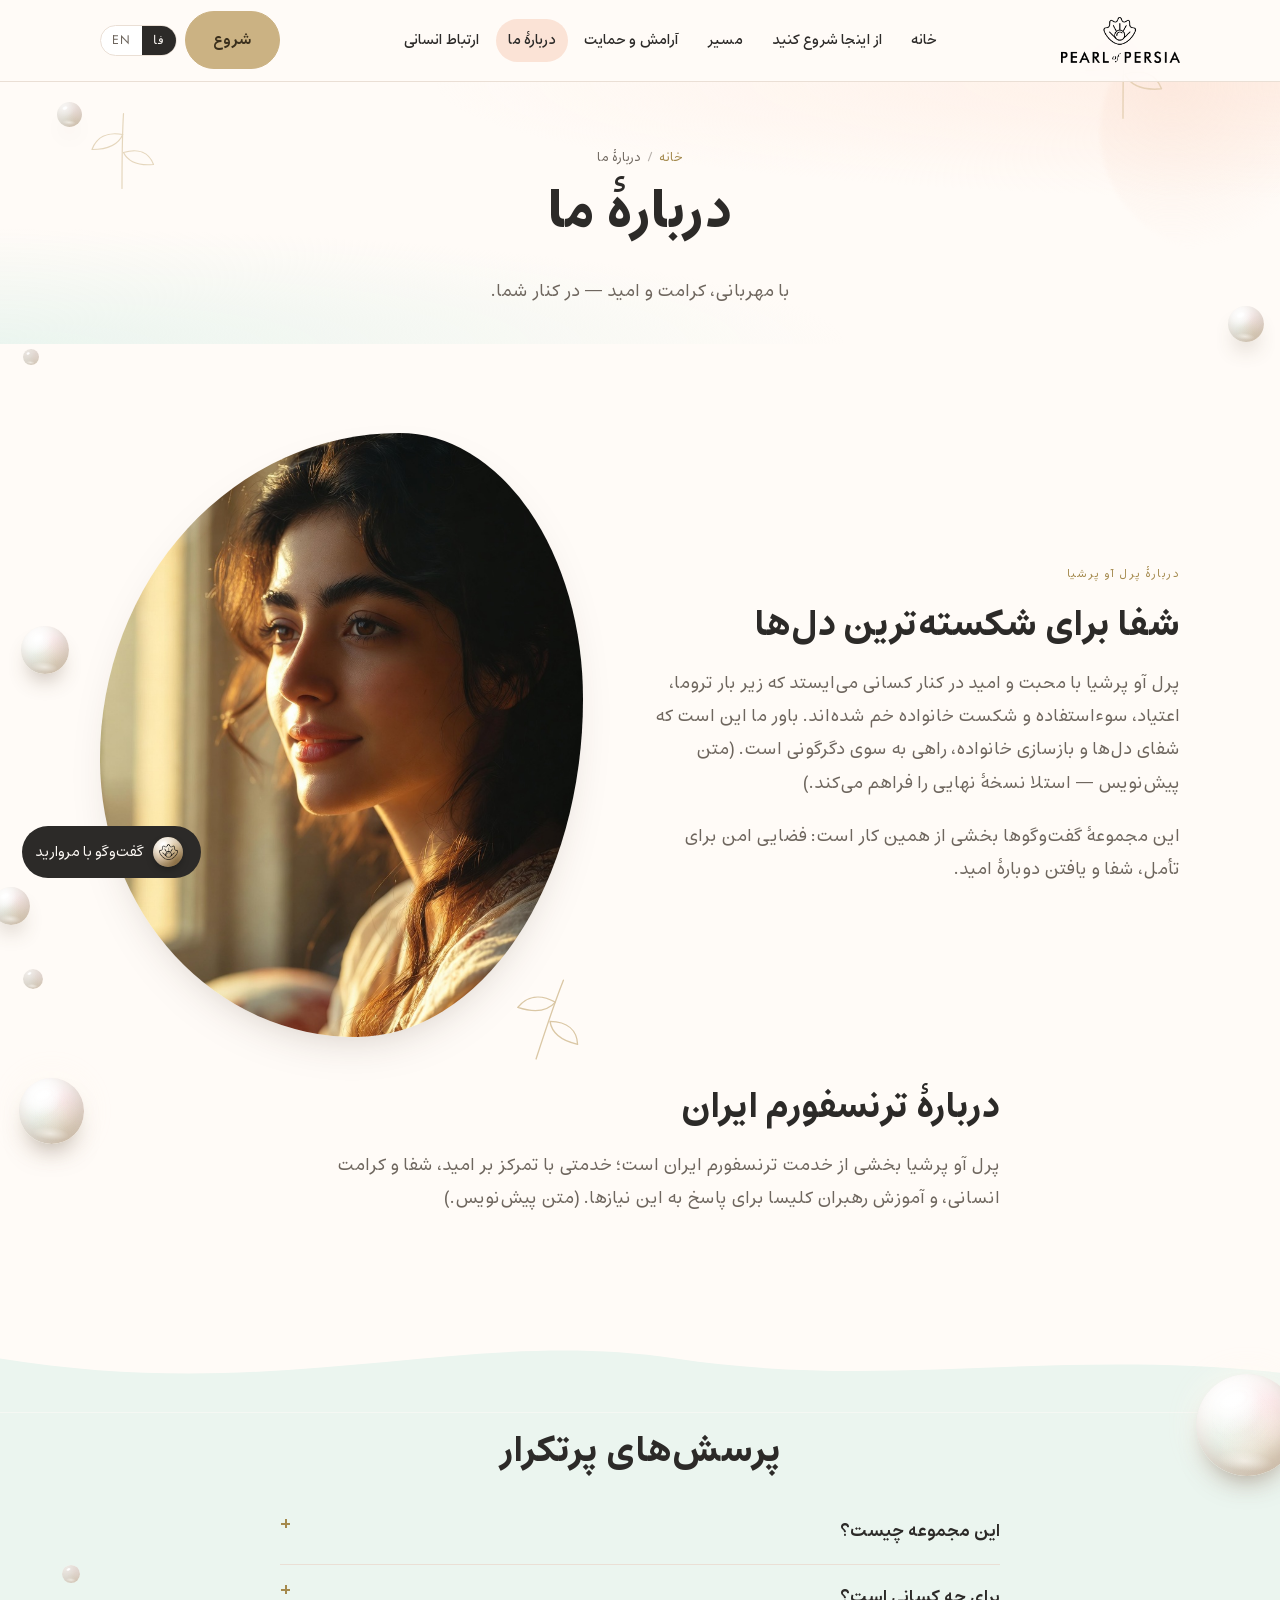
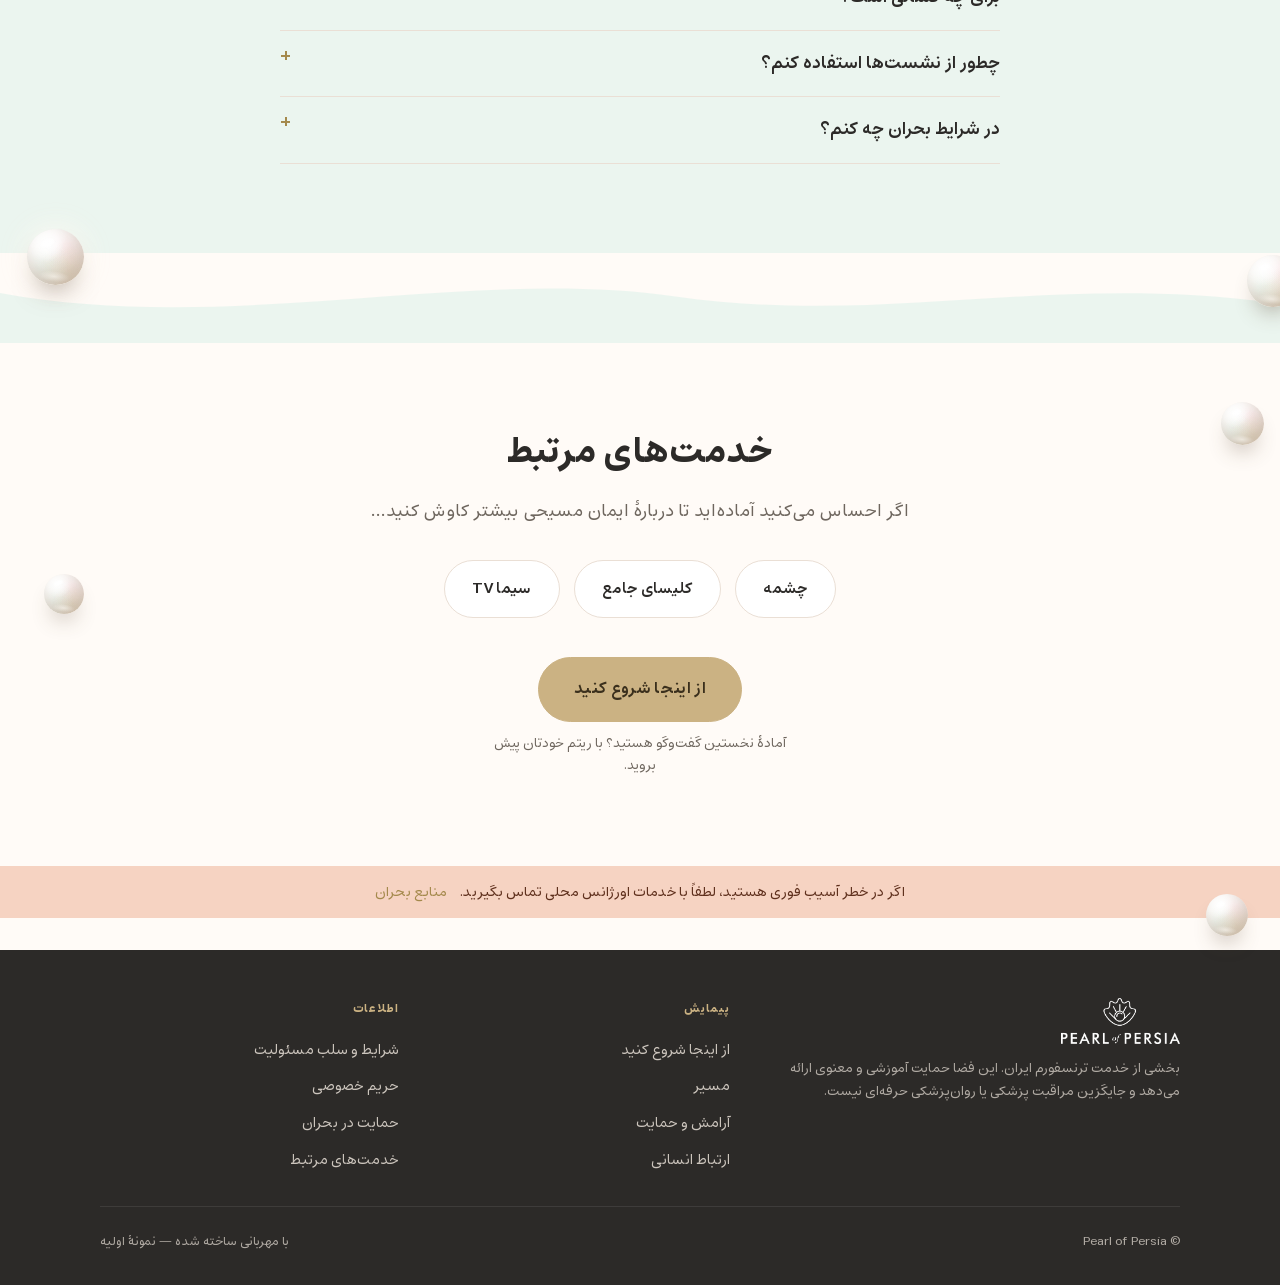
==== about.html @ 2a8ab7aa "Pearl of Persia prototype: site + admin + ticket system Co-Authored-By: Claude Opus 4.8 <noreply@ant" ====
<!DOCTYPE html>
<html lang="fa" dir="rtl">
<head>
<meta charset="utf-8">
<meta name="viewport" content="width=device-width, initial-scale=1">
<title>دربارهٔ ما — Pearl of Persia</title>
<link rel="preconnect" href="https://fonts.googleapis.com">
<link rel="preconnect" href="https://fonts.gstatic.com" crossorigin>
<link href="https://fonts.googleapis.com/css2?family=Bodoni+Moda:ital,opt,wght@0,6..96,400;0,6..96,500;1,6..96,500&family=Jost:wght@300;400;500;600&display=swap" rel="stylesheet">
<link rel="stylesheet" href="assets/css/style.css?v=36">
</head>
<body class="lang-fa" dir="rtl">
<div id="site-header"></div>

<main>
  <div class="page-head soft-bg">
    <span class="deco-blob b-blush" style="width:240px;height:240px;top:-70px;inset-inline-start:-60px"></span>
    <span class="botanical" style="width:90px;height:90px;top:18px;inset-inline-end:6%;opacity:.5"><svg viewBox="0 0 120 120"><path d="M60 118 C60 80 60 50 62 18"/><path d="M61 46 C40 42 26 50 20 66 C42 66 55 60 61 46Z"/><path d="M62 70 C82 64 96 70 102 86 C80 88 68 82 62 70Z"/></svg></span>
    <div class="container">
      <div class="breadcrumb"><a href="index.html" data-fa="خانه" data-en="Home">خانه</a><span class="sep">/</span><span data-fa="دربارهٔ ما" data-en="About Us">دربارهٔ ما</span></div>
      <h1 data-edit="about.head.title" data-fa="دربارهٔ ما" data-en="About Us">دربارهٔ ما</h1>
      <p class="muted" data-edit="about.head.sub" data-fa="با مهربانی، کرامت و امید — در کنار شما." data-en="With compassion, dignity, and hope — alongside you.">با مهربانی، کرامت و امید — در کنار شما.</p>
    </div>
  </div>

  <!-- ABOUT split -->
  <section style="overflow:hidden">
    <div class="container">
      <div class="split">
        <div class="stack fade-up">
          <p class="eyebrow" data-fa="دربارهٔ پرل آو پرشیا" data-en="About Pearl of Persia">دربارهٔ پرل آو پرشیا</p>
          <h2 data-edit="about.pop.title" data-fa="شفا برای شکسته‌ترین دل‌ها" data-en="Healing for the most broken">شفا برای شکسته‌ترین دل‌ها</h2>
          <p class="muted" data-edit="about.pop.body1" data-fa="پرل آو پرشیا با محبت و امید در کنار کسانی می‌ایستد که زیر بار تروما، اعتیاد، سوءاستفاده و شکست خانواده خم شده‌اند. باور ما این است که شفای دل‌ها و بازسازی خانواده، راهی به سوی دگرگونی است. (متن پیش‌نویس — استلا نسخهٔ نهایی را فراهم می‌کند.)"
             data-en="Pearl of Persia stands alongside those bowed down by trauma, addiction, abuse, and the breaking of families — with love and hope. We believe that the healing of hearts and the restoration of families is a path to transformation. (Draft copy — Stella will provide the final version.)">پرل آو پرشیا با محبت و امید در کنار کسانی می‌ایستد که زیر بار تروما، اعتیاد، سوءاستفاده و شکست خانواده خم شده‌اند.</p>
          <p class="muted" data-edit="about.pop.body2" data-fa="این مجموعهٔ گفت‌وگوها بخشی از همین کار است: فضایی امن برای تأمل، شفا و یافتن دوبارهٔ امید." data-en="This series of conversations is part of that work: a safe space to reflect, heal, and find hope again.">این مجموعهٔ گفت‌وگوها بخشی از همین کار است: فضایی امن برای تأمل، شفا و یافتن دوبارهٔ امید.</p>
        </div>
        <div class="split-media" style="position:relative">
          <span class="botanical" style="width:100px;height:100px;bottom:-26px;inset-inline-start:-18px;transform:rotate(18deg)"><svg viewBox="0 0 120 120"><path d="M60 118 C60 80 60 50 62 18"/><path d="M61 46 C40 42 26 50 20 66 C42 66 55 60 61 46Z"/><path d="M62 70 C82 64 96 70 102 86 C80 88 68 82 62 70Z"/></svg></span>
          <figure class="photo photo-blob photo-ring">
            <img data-edit="about.pop.photo" src="assets/img/calm-window.jpg" alt="A calm, hopeful face in soft morning light">
          </figure>
        </div>
      </div>

      <div class="narrow stack fade-up" style="margin-top:3rem">
        <h2 data-edit="about.ti.title" data-fa="دربارهٔ ترنسفورم ایران" data-en="About Transform Iran">دربارهٔ ترنسفورم ایران</h2>
        <p class="muted" data-edit="about.ti.body" data-fa="پرل آو پرشیا بخشی از خدمت ترنسفورم ایران است؛ خدمتی با تمرکز بر امید، شفا و کرامت انسانی، و آموزش رهبران کلیسا برای پاسخ به این نیازها. (متن پیش‌نویس.)"
           data-en="Pearl of Persia is part of Transform Iran, a ministry focused on hope, healing, and human dignity, equipping church leaders to respond to these needs. (Draft copy.)">پرل آو پرشیا بخشی از خدمت ترنسفورم ایران است؛ خدمتی با تمرکز بر امید، شفا و کرامت انسانی.</p>
      </div>
    </div>
  </section>

  <div class="wave-sep wave-down" style="background:transparent"><svg viewBox="0 0 1440 101" preserveAspectRatio="none"><path fill="#EBF5EF" d="M0,40 C320,92 520,4 760,40 C1000,76 1180,28 1440,56 L1440,101 L0,101 Z"/></svg></div>

  <!-- FAQ -->
  <section class="sage-bg" id="faq" style="padding-top:1rem">
    <div class="narrow fade-up">
      <h2 class="center" data-edit="about.faq.title" data-fa="پرسش‌های پرتکرار" data-en="Frequently asked questions">پرسش‌های پرتکرار</h2>
      <div class="faq" style="margin-top:1.5rem">
        <details><summary data-fa="این مجموعه چیست؟" data-en="What is this?">این مجموعه چیست؟</summary>
          <p data-fa="مجموعه‌ای از گفت‌وگوهای کوتاه ویدئویی با حمایت آموزشی و معنوی برای کسانی که با درد عاطفی و تروما روبه‌رو هستند." data-en="A series of short video conversations offering educational and spiritual support for those navigating emotional pain and trauma.">…</p></details>
        <details><summary data-fa="برای چه کسانی است؟" data-en="Who is it for?">برای چه کسانی است؟</summary>
          <p data-fa="برای هر کسی که به دنبال فضایی آرام برای تأمل و شفا است. نیازی به دانش پیشین نیست." data-en="For anyone seeking a calm space to reflect and heal. No prior knowledge is needed.">…</p></details>
        <details><summary data-fa="چطور از نشست‌ها استفاده کنم؟" data-en="How do I use the sessions?">چطور از نشست‌ها استفاده کنم؟</summary>
          <p data-fa="هر بار یک گفت‌وگو را تماشا کنید، مکث کنید، تأمل کنید و تنها وقتی آماده‌اید ادامه دهید." data-en="Watch one conversation at a time, pause, reflect, and continue only when you feel ready.">…</p></details>
        <details><summary data-fa="در شرایط بحران چه کنم؟" data-en="What should I do in a crisis?">در شرایط بحران چه کنم؟</summary>
          <p data-fa="اگر در خطر فوری هستید، با خدمات اورژانس محلی تماس بگیرید. این فضا جایگزین مراقبت پزشکی نیست." data-en="If you are in immediate danger, contact local emergency services. This space is not a substitute for medical care.">…</p></details>
      </div>
    </div>
  </section>

  <div class="wave-sep flip wave-up" style="background:#EBF5EF"><svg viewBox="0 0 1440 101" preserveAspectRatio="none"><path fill="#FFFBF7" d="M0,56 C260,8 520,86 760,52 C1000,18 1180,80 1440,44 L1440,101 L0,101 Z"/></svg></div>

  <!-- MINISTRIES -->
  <section id="ministries" style="overflow:hidden">
    <span class="botanical" style="width:110px;height:110px;top:10px;inset-inline-start:8%;opacity:.45"><svg viewBox="0 0 120 120"><path d="M60 118 C60 80 60 50 62 18"/><path d="M61 46 C40 42 26 50 20 66 C42 66 55 60 61 46Z"/><path d="M62 70 C82 64 96 70 102 86 C80 88 68 82 62 70Z"/></svg></span>
    <div class="narrow center fade-up">
      <h2 data-edit="about.min.title" data-fa="خدمت‌های مرتبط" data-en="Related Ministries">خدمت‌های مرتبط</h2>
      <p class="muted" data-edit="about.min.body" data-fa="اگر احساس می‌کنید آماده‌اید تا دربارهٔ ایمان مسیحی بیشتر کاوش کنید…" data-en="If you think you are ready to explore more about the Christian faith…">اگر احساس می‌کنید آماده‌اید تا دربارهٔ ایمان مسیحی بیشتر کاوش کنید…</p>
      <div class="hero-actions">
        <a class="btn btn-soft" href="#" data-fa="چشمه" data-en="Cheshme">چشمه</a>
        <a class="btn btn-soft" href="#" data-fa="کلیسای جامع" data-en="Kelisaye Jame">کلیسای جامع</a>
        <a class="btn btn-soft" href="#" data-fa="سیما TV" data-en="Sama TV">سیما TV</a>
      </div>
      <div style="margin-top:2.4rem">
        <a class="btn btn-gold btn-lg" href="start-here.html" data-edit="about.btnStart" data-fa="از اینجا شروع کنید" data-en="Start Here">از اینجا شروع کنید</a>
        <p class="btn-note" data-fa="آمادهٔ نخستین گفت‌وگو هستید؟ با ریتم خودتان پیش بروید." data-en="Ready for the first conversation? Move at your own pace.">آمادهٔ نخستین گفت‌وگو هستید؟ با ریتم خودتان پیش بروید.</p>
      </div>
    </div>
  </section>
</main>

<div id="site-footer"></div>
<div id="site-kairos"></div>
<script src="assets/js/content.js?v=36"></script>
<script src="assets/js/app.js?v=36"></script>
</body>
</html>
---- assets/css/style.css ----
/* =========================================================
   Pearl of Persia — Trauma-informed counseling center
   Design system / shared styles  (prototype)
   Brand: blush + gold + sage, elegant + calm, RTL-first
   ========================================================= */

/* Estedad — primary Farsi typeface (bundled) */
@font-face{ font-family:'Estedad'; src:url('../fonts/Estedad-Thin.ttf') format('truetype');       font-weight:100; font-style:normal; font-display:swap; }
@font-face{ font-family:'Estedad'; src:url('../fonts/Estedad-ExtraLight.ttf') format('truetype'); font-weight:200; font-style:normal; font-display:swap; }
@font-face{ font-family:'Estedad'; src:url('../fonts/Estedad-Light.ttf') format('truetype');      font-weight:300; font-style:normal; font-display:swap; }
@font-face{ font-family:'Estedad'; src:url('../fonts/Estedad-Regular.ttf') format('truetype');    font-weight:400; font-style:normal; font-display:swap; }
@font-face{ font-family:'Estedad'; src:url('../fonts/Estedad-Medium.ttf') format('truetype');     font-weight:500; font-style:normal; font-display:swap; }
@font-face{ font-family:'Estedad'; src:url('../fonts/Estedad-SemiBold.ttf') format('truetype');   font-weight:600; font-style:normal; font-display:swap; }
@font-face{ font-family:'Estedad'; src:url('../fonts/Estedad-Bold.ttf') format('truetype');       font-weight:700; font-style:normal; font-display:swap; }
@font-face{ font-family:'Estedad'; src:url('../fonts/Estedad-ExtraBold.ttf') format('truetype');  font-weight:800; font-style:normal; font-display:swap; }
@font-face{ font-family:'Estedad'; src:url('../fonts/Estedad-Black.ttf') format('truetype');      font-weight:900; font-style:normal; font-display:swap; }

:root{
  /* Brand palette (from style guide) */
  --blush:        #FFEFE6;
  --blush-2:      #FBE3D6;
  --blush-3:      #F6D3C2;
  --sage:         #DFEFE5;
  --sage-2:       #EBF5EF;
  --gold:         #CBB283;
  --gold-deep:    #A4894C;   /* accessible gold for text/links */
  --ink:          #2C2A28;   /* warm charcoal instead of pure black */
  --ink-soft:     #6E665E;
  --line:         #EADFD5;
  --cream:        #FFFBF7;
  --white:        #ffffff;

  /* Fonts */
  --serif-en: 'Bodoni Moda', Georgia, serif;
  --sans-en:  'Jost', 'Helvetica Neue', Arial, sans-serif;
  --fa:       'Estedad', 'Jost', sans-serif;

  /* Rhythm */
  --maxw: 1080px;
  --maxw-narrow: 720px;
  --radius: 18px;
  --radius-lg: 28px;
  --shadow-soft: 0 18px 50px -28px rgba(60,40,30,.35);
  --shadow-card: 0 10px 34px -20px rgba(60,40,30,.30);
  --gap: clamp(1rem, 3vw, 2rem);
}

*{ box-sizing:border-box; }
[hidden]{ display:none !important; } /* ensure the hidden attribute always wins over display utilities */
html{ scroll-behavior:smooth; overflow-x:hidden; }
body{
  margin:0;
  background:var(--cream);
  color:var(--ink);
  font-size:clamp(16px, 1.05vw + 13px, 18px);
  line-height:1.85;
  -webkit-font-smoothing:antialiased;
  text-rendering:optimizeLegibility;
  overflow-x:clip;
}

/* Language-driven typography ------------------------------ */
body.lang-fa{ font-family:var(--fa); }
/* Style guide hierarchy: Bauer Bodoni is the BASE face, Futura is for headings.
   Web substitutes: Bodoni Moda (base) + Jost (headings). Farsi uses Estedad throughout. */
body.lang-en{ font-family:var(--serif-en); }
body.lang-fa h1, body.lang-fa h2, body.lang-fa h3,
body.lang-fa .display{ font-family:var(--fa); font-weight:700; }
body.lang-en h1, body.lang-en h2, body.lang-en h3,
body.lang-en .display{ font-family:var(--sans-en); font-weight:500; letter-spacing:.05em; }
/* Functional UI stays in the sans for screen legibility */
body.lang-en .btn, body.lang-en .nav a, body.lang-en .field input, body.lang-en .field textarea,
body.lang-en .field label, body.lang-en .pill, body.lang-en .sess-chip, body.lang-en .lang-toggle button,
body.lang-en .kairos-panel, body.lang-en .kairos-fab, body.lang-en .ph-slot-label, body.lang-en .breadcrumb,
body.lang-en .tiny, body.lang-en .ph-cap, body.lang-en .session-meta{ font-family:var(--sans-en); }

h1,h2,h3{ line-height:1.25; margin:0 0 .5em; color:var(--ink); letter-spacing:.01em; }
h1,.display{ font-size:clamp(2rem, 4.5vw, 3.4rem); font-weight:500; }
h2{ font-size:clamp(1.5rem, 3vw, 2.3rem); }
h3{ font-size:clamp(1.15rem, 2vw, 1.4rem); }
p{ margin:0 0 1.1em; }
a{ color:var(--gold-deep); text-decoration:none; }
a:hover{ text-decoration:underline; }
.muted{ color:var(--ink-soft); }
.tiny{ font-size:.82rem; letter-spacing:.04em; }
img{ max-width:100%; display:block; }

.eyebrow{
  font-family:var(--sans-en);
  text-transform:uppercase;
  letter-spacing:.32em;
  font-size:.72rem;
  color:var(--gold-deep);
  margin:0 0 1rem;
}
body.lang-fa .eyebrow{ font-family:var(--fa); letter-spacing:.12em; }

/* Layout helpers ------------------------------------------ */
.container{ width:min(var(--maxw), 92%); margin-inline:auto; }
.narrow{ width:min(var(--maxw-narrow), 92%); margin-inline:auto; }
section{ padding:clamp(3rem, 7vw, 6rem) 0; }
.center{ text-align:center; }
.stack > * + *{ margin-top:1.1rem; }

/* Buttons ------------------------------------------------- */
.btn{
  --bg:var(--ink); --fg:var(--cream); --bd:var(--ink);
  display:inline-flex; align-items:center; gap:.6rem;
  font-family:inherit; font-size:.98rem; font-weight:600;
  letter-spacing:.02em;
  padding:.85rem 1.7rem; border-radius:999px;
  background:var(--bg); color:var(--fg);
  border:1.5px solid var(--bd); cursor:pointer;
  transition:transform .25s ease, box-shadow .25s ease, background .25s ease, color .25s ease;
  text-decoration:none;
}
.btn:hover{ transform:translateY(-2px); box-shadow:var(--shadow-card); text-decoration:none; }
.btn svg{ width:18px; height:18px; }
.btn-gold{ --bg:var(--gold); --bd:var(--gold); --fg:#3a2f1c; }
.btn-ghost{ --bg:transparent; --fg:var(--ink); --bd:var(--ink); }
.btn-soft{ --bg:var(--white); --fg:var(--ink); --bd:var(--line); }
.btn-block{ width:100%; justify-content:center; }
.btn-lg{ padding:1rem 2.2rem; font-size:1.05rem; }
.btn[disabled]{ opacity:.45; cursor:not-allowed; transform:none; box-shadow:none; }

.btn-note{ display:block; max-width:34ch; margin:.7rem auto 0; color:var(--ink-soft); font-size:.85rem; line-height:1.6; }

/* Icons (brand: 2px abstract line) ------------------------ */
.ic{ width:24px; height:24px; stroke:currentColor; fill:none; stroke-width:2; stroke-linecap:round; stroke-linejoin:round; }
.ic-lg{ width:40px; height:40px; }

/* ===========================================================
   HEADER
   =========================================================== */
.site-header{
  position:sticky; top:0; z-index:60;
  background:rgba(255,251,247,.86);
  backdrop-filter:blur(12px);
  border-bottom:1px solid var(--line);
}
.header-inner{
  width:min(var(--maxw), 94%); margin-inline:auto;
  display:flex; align-items:center; gap:1rem;
  padding:.7rem 0; min-height:68px;
}
.brand{ display:flex; align-items:center; gap:.65rem; text-decoration:none; color:var(--ink); }
.brand:hover{ text-decoration:none; }
.brand-logo{ height:46px; width:auto; display:block; }
.brand-logo-light{ filter:brightness(0) invert(1); }
@media (max-width:920px){ .brand-logo{ height:40px; } }

.nav{ display:flex; align-items:center; gap:.2rem; margin-inline:auto; }
.nav a{
  color:var(--ink); font-size:.92rem; font-weight:500;
  padding:.5rem .8rem; border-radius:999px; letter-spacing:.01em;
}
.nav a:hover{ background:var(--blush); text-decoration:none; }
.nav a.active{ background:var(--blush-2); color:var(--ink); }

.header-actions{ display:flex; align-items:center; gap:.5rem; }
.lang-toggle{
  display:flex; align-items:center; border:1px solid var(--line);
  border-radius:999px; overflow:hidden; background:var(--white);
}
.lang-toggle button{
  border:0; background:transparent; cursor:pointer; padding:.35rem .7rem;
  font-family:var(--sans-en); font-size:.78rem; letter-spacing:.06em; color:var(--ink-soft);
}
.lang-toggle button.on{ background:var(--ink); color:var(--cream); }

.menu-toggle{ display:none; border:1px solid var(--line); background:var(--white); border-radius:12px; padding:.45rem; cursor:pointer; }

/* Mobile nav */
@media (max-width:920px){
  .menu-toggle{ display:inline-flex; }
  .nav{
    position:fixed; inset-block-start:68px; inset-inline:0;
    flex-direction:column; gap:.2rem; align-items:stretch;
    background:var(--cream); border-bottom:1px solid var(--line);
    padding:1rem; margin:0; transform:translateY(-12px); opacity:0; pointer-events:none;
    transition:.25s ease;
  }
  .nav.open{ transform:none; opacity:1; pointer-events:auto; }
  .nav a{ padding:.8rem 1rem; }
  .header-start-label{ display:none; }
}

/* ===========================================================
   DECORATIVE / BACKDROPS
   =========================================================== */
.soft-bg{ background:
    radial-gradient(120% 80% at 100% 0%, var(--blush) 0%, transparent 55%),
    radial-gradient(120% 80% at 0% 100%, var(--sage-2) 0%, transparent 55%),
    var(--cream); }
.blush-bg{ background:var(--blush); }
.sage-bg{ background:var(--sage-2); }
.petal{ position:absolute; opacity:.5; pointer-events:none; z-index:0; }

/* ===========================================================
   HERO
   =========================================================== */
.hero{ position:relative; overflow:hidden; }
.hero .container{ position:relative; z-index:2; max-width:780px; text-align:center; }
.hero h1{ margin-bottom:.4em; }
.hero .lede{ font-size:clamp(1.05rem,1.6vw,1.28rem); color:var(--ink-soft); max-width:60ch; margin-inline:auto; }
.hero .micro{ margin-top:1.4rem; font-style:italic; color:var(--gold-deep); }
.hero-actions{ display:flex; gap:.9rem; justify-content:center; flex-wrap:wrap; margin-top:2rem; }

/* Teaser video */
.video-frame{
  position:relative; border-radius:var(--radius-lg); overflow:hidden;
  background:linear-gradient(135deg, var(--sage) 0%, var(--blush) 100%);
  aspect-ratio:16/9; display:grid; place-items:center;
  box-shadow:var(--shadow-soft); border:1px solid var(--line);
}
.video-frame.tall{ aspect-ratio:16/10; }
.play-btn{
  width:78px; height:78px; border-radius:50%; border:1.5px solid rgba(44,42,40,.4);
  background:rgba(255,251,247,.82); display:grid; place-items:center; cursor:pointer;
  transition:.25s ease; color:var(--ink);
}
.play-btn:hover{ transform:scale(1.06); background:#fff; }
.play-btn svg{ width:26px; height:26px; margin-inline-start:3px; }
.video-caption{ position:absolute; inset-block-end:0; inset-inline:0; padding:1rem 1.2rem;
  background:linear-gradient(to top, rgba(44,42,40,.55), transparent); color:#fff; font-size:.9rem; }

/* ===========================================================
   CARDS / GRID
   =========================================================== */
.grid{ display:grid; gap:var(--gap); }
.grid-3{ grid-template-columns:repeat(3,1fr); }
.grid-2{ grid-template-columns:repeat(2,1fr); }
@media (max-width:840px){ .grid-3{ grid-template-columns:1fr; } .grid-2{ grid-template-columns:1fr; } }

.card{
  background:var(--white); border:1px solid var(--line); border-radius:var(--radius);
  padding:1.6rem; box-shadow:var(--shadow-card);
}
.card .ic-circle{
  width:54px; height:54px; border-radius:50%; display:grid; place-items:center;
  background:var(--blush); color:var(--gold-deep); margin-bottom:1rem;
}
.card.sage .ic-circle{ background:var(--sage); }

/* Steps (Watch / Pause / Continue) */
.steps{ display:grid; grid-template-columns:repeat(3,1fr); gap:var(--gap); counter-reset:step; }
@media (max-width:760px){ .steps{ grid-template-columns:1fr; } }
.step{ text-align:center; }
.step .num{
  width:48px; height:48px; border-radius:50%; margin:0 auto .9rem;
  display:grid; place-items:center; font-family:var(--serif-en); font-size:1.2rem;
  background:var(--white); border:1.5px solid var(--gold); color:var(--gold-deep);
}
.step h3{ letter-spacing:.12em; text-transform:uppercase; font-size:1rem; }

/* Safety / callout note */
.note{
  border-radius:var(--radius); padding:1.1rem 1.3rem; display:flex; gap:.85rem;
  align-items:flex-start; line-height:1.65; font-size:.93rem;
}
.note .ic{ flex:none; margin-top:2px; }
.note-safe{ background:var(--sage-2); color:#2f4a3d; }
.note-info{ background:var(--blush); color:#6a4632; }
.note-warn{ background:#fff4ee; border:1px solid var(--blush-3); color:#8a4a30; }

/* Takeaways */
.takeaways{ background:var(--sage-2); border-radius:var(--radius); padding:1.4rem 1.6rem; }
.takeaways h3{ font-size:1rem; letter-spacing:.1em; text-transform:uppercase; color:var(--gold-deep); }
.takeaways ul{ margin:.4rem 0 0; padding-inline-start:1.2rem; }
.takeaways li{ margin:.3rem 0; }

/* ===========================================================
   THE JOURNEY — path through landscapes
   =========================================================== */
.journey-wrap{ position:relative; }
.areas{ position:relative; max-width:820px; margin-inline:auto; }
.area{
  position:relative; display:flex; gap:1.4rem; align-items:flex-start;
  padding:1.6rem 0;
}
.area-marker{ flex:none; width:64px; display:flex; flex-direction:column; align-items:center; }
.area-dot{
  width:54px; height:54px; border-radius:50%; display:grid; place-items:center;
  background:var(--white); border:2px solid var(--gold); color:var(--gold-deep);
  z-index:2; transition:.3s ease;
}
.area.reached .area-dot{ background:var(--gold); color:#fff; }
.area.current .area-dot{ box-shadow:0 0 0 6px var(--blush-2); }
.area-line{ flex:1; width:2px; background:repeating-linear-gradient(var(--gold) 0 6px, transparent 6px 12px); margin-top:6px; }
.area:last-child .area-line{ display:none; }
.area-body{ flex:1; }
.area-body h3{ margin-bottom:.15em; }
.area-range{ font-family:var(--sans-en); font-size:.78rem; letter-spacing:.14em; text-transform:uppercase; color:var(--gold-deep); }
body.lang-fa .area-range{ font-family:var(--fa); letter-spacing:.06em; }
.area-sessions{ display:flex; flex-wrap:wrap; gap:.5rem; margin-top:.9rem; }
.sess-chip{
  display:inline-flex; align-items:center; gap:.45rem; padding:.4rem .8rem;
  border-radius:999px; border:1px solid var(--line); background:var(--white);
  font-size:.85rem; color:var(--ink); cursor:pointer; transition:.2s ease;
}
.sess-chip:hover{ border-color:var(--gold); }
.sess-chip.done{ background:var(--sage-2); border-color:var(--sage); }
.sess-chip.locked{ background:var(--blush); border-style:dashed; color:var(--ink-soft); cursor:default; opacity:.85; }
.sess-chip .ic{ width:15px; height:15px; }
/* Areas not yet reached are veiled rather than greyed */
.area.veiled{ opacity:.45; filter:saturate(.5); }
.area.veiled .area-sessions{ display:none; }
.veil-hint{ font-size:.85rem; color:var(--ink-soft); font-style:italic; margin-top:.4rem; }

/* ===========================================================
   SESSION (single video) PAGE
   =========================================================== */
.session-top{ display:flex; flex-wrap:wrap; gap:1rem; align-items:baseline; justify-content:space-between; }
.session-meta{ display:flex; gap:1rem; flex-wrap:wrap; color:var(--ink-soft); font-size:.9rem; align-items:center; }
.pill{ display:inline-flex; align-items:center; gap:.4rem; padding:.25rem .7rem; border-radius:999px; background:var(--blush); color:var(--gold-deep); font-size:.8rem; }
.session-player{ margin:1.6rem 0; }
/* Supporting content hidden until "watched" */
.reveal-gate{ position:relative; }
.support[hidden]{ display:none; }
.locked-overlay{
  background:var(--sage-2); border:1px dashed var(--sage); border-radius:var(--radius);
  padding:1.4rem 1.6rem; text-align:center; color:#3a5246;
}
.support-links{ display:grid; grid-template-columns:repeat(3,1fr); gap:1rem; margin:1.4rem 0; }
@media (max-width:760px){ .support-links{ grid-template-columns:1fr; } }
.support-link{
  display:flex; gap:.8rem; align-items:flex-start; padding:1rem 1.1rem;
  border:1px solid var(--line); border-radius:var(--radius); background:var(--white); color:var(--ink);
}
.support-link:hover{ border-color:var(--gold); text-decoration:none; }
.support-link .ic{ color:var(--gold-deep); flex:none; }
.support-link b{ display:block; }
.support-link small{ color:var(--ink-soft); }
.worksheet{
  display:flex; gap:1rem; align-items:center; justify-content:space-between; flex-wrap:wrap;
  background:var(--blush); border-radius:var(--radius); padding:1.2rem 1.5rem;
}
.next-block{ text-align:center; margin-top:2.5rem; padding-top:2rem; border-top:1px solid var(--line); }

/* Episode rich structure (Stella's per-episode plan).
   Note: her doc's "blue/yellow" were content markers only — rendered here in brand colors. */
.ep-welcome{ background:var(--white); border:1px solid var(--line); border-radius:var(--radius);
  padding:1.3rem 1.5rem; margin-top:1.2rem; box-shadow:var(--shadow-card); }
.ep-welcome h2{ font-size:1.15rem; color:var(--gold-deep); margin-bottom:.4em; }
.ep-welcome p{ margin:0; }
.ep-step{ margin-top:2.2rem; }
.ep-step h3{ border-inline-start:4px solid var(--gold); padding-inline-start:.7rem; margin-bottom:.6em; }
.ep-step h4{ margin:.9rem 0 .4rem; color:var(--gold-deep); }
.ep-step ol, .ep-step ul{ margin:.4rem 0; padding-inline-start:1.4rem; }
.ep-step li{ margin:.35rem 0; }
/* step 1: exercise text + the live breathing circle side by side */
.step1-flex{ display:flex; gap:2rem; align-items:center; flex-wrap:wrap; }
.step1-body{ flex:1; min-width:260px; }
.breath-sm{ width:160px; height:160px; flex:none; margin:1rem auto; font-size:.95rem; }
.step3-links{ display:flex; flex-direction:column; gap:.7rem; margin-top:.9rem; max-width:560px; }
.step3-links a{ display:block; padding:.85rem 1.1rem; border-radius:13px; font-weight:600; text-decoration:none; transition:.2s ease; }
.step3-links a:hover{ transform:translateY(-1px); text-decoration:none; }
.a-questions{ background:var(--sage-2); color:#2f4a3d; border:1px solid var(--sage); }
.a-spiritual{ background:var(--blush); color:#7a5a28; border:1px solid var(--blush-2); }
.q-section{ background:var(--sage-2); border:1px solid var(--sage); border-radius:var(--radius);
  padding:1.5rem 1.7rem; margin-top:2.4rem; }
.q-section h3{ color:#2f4a3d; }
.q-section ol{ padding-inline-start:1.3rem; margin:.4rem 0 0; }
.q-section ol li{ margin:.9rem 0; }
.spirit-section{ background:var(--blush); border:1px solid var(--blush-2); border-radius:var(--radius);
  padding:1.5rem 1.7rem; margin-top:1.4rem; }
.spirit-section h3{ color:var(--gold-deep); }
.spirit-section blockquote{ margin:.9rem 0; padding:.7rem 1.1rem; border-inline-start:3px solid var(--gold);
  background:rgba(255,255,255,.65); border-radius:10px; font-style:italic; }
.spirit-think{ background:rgba(255,255,255,.7); border-radius:12px; padding:1rem 1.2rem; margin-top:1.1rem; }
.spirit-think h4{ margin:0 0 .5rem; color:var(--gold-deep); }

/* Locked session full page */
.locked-page{ text-align:center; max-width:520px; margin-inline:auto; }
.locked-page .ic-lg{ color:var(--gold-deep); margin-bottom:1rem; }

/* ===========================================================
   GROUNDING tools
   =========================================================== */
.tool-grid{ display:grid; grid-template-columns:repeat(2,1fr); gap:var(--gap); }
@media (max-width:760px){ .tool-grid{ grid-template-columns:1fr; } }
.breath{
  margin:2rem auto; width:200px; height:200px; border-radius:50%;
  background:radial-gradient(circle, var(--sage) 0%, var(--blush) 100%);
  display:grid; place-items:center; color:var(--ink); font-size:1.1rem;
  animation:breathe 11s ease-in-out infinite;
}
@keyframes breathe{
  0%,100%{ transform:scale(.7); }
  18%,46%{ transform:scale(1.05); }
  64%{ transform:scale(1.05); }
}
@media (prefers-reduced-motion:reduce){ .breath{ animation:none; transform:scale(.95); } }

/* ===========================================================
   FORMS
   =========================================================== */
.field{ margin-bottom:1.1rem; }
.field label{ display:block; font-size:.9rem; margin-bottom:.4rem; color:var(--ink); font-weight:600; }
.field input, .field textarea{
  width:100%; font-family:inherit; font-size:1rem; color:var(--ink);
  padding:.8rem 1rem; border:1px solid var(--line); border-radius:14px; background:var(--white);
}
.field input:focus, .field textarea:focus{ outline:2px solid var(--gold); border-color:var(--gold); }
.field textarea{ min-height:130px; resize:vertical; }

/* FAQ */
.faq details{ border-bottom:1px solid var(--line); padding:1rem 0; }
.faq summary{ cursor:pointer; font-weight:600; list-style:none; display:flex; justify-content:space-between; gap:1rem; }
.faq summary::-webkit-details-marker{ display:none; }
.faq summary::after{ content:"+"; color:var(--gold-deep); font-size:1.3rem; line-height:1; }
.faq details[open] summary::after{ content:"\2013"; }
.faq p{ margin:.8rem 0 0; color:var(--ink-soft); }

/* ===========================================================
   KAIROS floating widget
   =========================================================== */
.kairos-fab{
  position:fixed; inset-block-end:22px; z-index:80;
  display:flex; align-items:center; gap:.6rem;
  padding:.7rem 1.1rem .7rem .8rem; border-radius:999px; cursor:pointer;
  background:var(--ink); color:var(--cream); border:0; box-shadow:var(--shadow-soft);
  font-family:inherit; font-size:.92rem;
}
/* RTL mirror: chat docks bottom-left in Farsi, bottom-right in English */
body[dir="rtl"] .kairos-fab{ left:22px; right:auto; }
body[dir="ltr"] .kairos-fab{ right:22px; left:auto; }
.kairos-fab .ic-circle{ width:30px; height:30px; border-radius:50%; background:var(--gold); color:#3a2f1c; display:grid; place-items:center; }
/* the logo's backing circle is itself a golden pearl */
.kairos-fab .ic-circle, .kairos-head .ic-circle{
  position:relative;
  background:
    radial-gradient(circle at 32% 26%, rgba(255,255,255,.95) 0%, rgba(255,255,255,0) 38%),
    radial-gradient(circle at 76% 78%, rgba(122,92,48,.50) 0%, rgba(122,92,48,0) 55%),
    radial-gradient(circle at 22% 72%, rgba(255,239,230,.45) 0%, rgba(255,239,230,0) 55%),
    radial-gradient(circle at 50% 42%, #f0e2c4 0%, #ddc296 48%, #c3a26e 78%, #a98850 100%);
  box-shadow:
    inset -2px -4px 7px rgba(96,70,34,.5),
    inset 2px 4px 7px rgba(255,255,255,.85),
    0 4px 10px -3px rgba(0,0,0,.45);
}
.kairos-fab .ic-circle::after, .kairos-head .ic-circle::after{
  content:""; position:absolute; width:30%; height:18%; left:19%; top:13%;
  border-radius:50%; transform:rotate(-22deg);
  background:radial-gradient(ellipse at center, rgba(255,255,255,.95) 0%, rgba(255,255,255,0) 72%);
}
.kairos-fab .ic{ width:18px; height:18px; }

.kairos-panel{
  position:fixed; inset-block-end:90px; z-index:81; width:min(360px, 92vw);
  background:var(--cream); border:1px solid var(--line); border-radius:var(--radius-lg);
  box-shadow:var(--shadow-soft); overflow:hidden; display:none; flex-direction:column;
}
body[dir="rtl"] .kairos-panel{ left:22px; right:auto; }
body[dir="ltr"] .kairos-panel{ right:22px; left:auto; }
.kairos-panel.open{ display:flex; }
.kairos-head{ display:flex; align-items:center; gap:.7rem; padding:1rem 1.2rem; background:var(--ink); color:var(--cream); }
.kairos-head .ic-circle{ width:34px; height:34px; border-radius:50%; background:var(--gold); color:#3a2f1c; display:grid; place-items:center; }
.kairos-head b{ font-size:1rem; }
.kairos-head small{ display:block; opacity:.8; font-size:.75rem; }
.kairos-head .close{ margin-inline-start:auto; background:transparent; border:0; color:var(--cream); cursor:pointer; }
.kairos-body{ padding:1.2rem; min-height:160px; }
.kairos-bubble{ background:var(--white); border:1px solid var(--line); border-radius:14px; padding:.9rem 1rem; font-size:.92rem; line-height:1.7; }
.kairos-foot{ padding:.8rem 1.2rem 1.1rem; }
.kairos-foot .fallback{ font-size:.8rem; color:var(--ink-soft); }
.kairos-input{ display:flex; gap:.5rem; }
.kairos-input input{ flex:1; border:1px solid var(--line); border-radius:999px; padding:.6rem .9rem; font-family:inherit; }

/* ===========================================================
   FOOTER
   =========================================================== */
.site-footer{ background:var(--ink); color:#e9e1d8; padding:3rem 0 2rem; margin-top:2rem; }
.footer-inner{ width:min(var(--maxw),92%); margin-inline:auto; display:grid; grid-template-columns:1.4fr 1fr 1fr; gap:2rem; }
@media (max-width:760px){ .footer-inner{ grid-template-columns:1fr; } }
.site-footer a{ color:#e9e1d8; opacity:.85; }
.site-footer a:hover{ opacity:1; }
.site-footer h4{ font-family:var(--sans-en); letter-spacing:.18em; text-transform:uppercase; font-size:.75rem; color:var(--gold); margin:0 0 1rem; }
body.lang-fa .site-footer h4{ font-family:var(--fa); letter-spacing:.06em; }
.footer-links{ display:flex; flex-direction:column; gap:.6rem; font-size:.92rem; }
.footer-brand small{ display:block; opacity:.7; margin-top:.8rem; line-height:1.7; font-size:.85rem; }
.footer-bottom{ width:min(var(--maxw),92%); margin:2rem auto 0; padding-top:1.4rem; border-top:1px solid rgba(255,255,255,.12);
  display:flex; justify-content:space-between; gap:1rem; flex-wrap:wrap; font-size:.8rem; opacity:.7; }

/* Crisis banner inside footer */
.crisis-strip{ background:var(--blush-3); color:#5e2f1c; }
.crisis-strip .container{ display:flex; gap:.8rem; align-items:center; justify-content:center; padding:.8rem 0; font-size:.9rem; text-align:center; flex-wrap:wrap; }

/* Page intro band */
.page-head{ padding:clamp(2.5rem,5vw,4rem) 0 1rem; text-align:center; position:relative; overflow:hidden; }
.page-head .container{ max-width:680px; position:relative; z-index:2; }
.breadcrumb{ font-size:.82rem; color:var(--ink-soft); margin-bottom:.6rem; display:flex; gap:.4rem; justify-content:center; align-items:center; }
.breadcrumb .sep{ opacity:.5; }

/* Utility reveal animation */
.fade-up{ opacity:0; transform:translateY(16px); transition:.7s ease; }
.fade-up.in{ opacity:1; transform:none; }
@media (prefers-reduced-motion:reduce){ .fade-up{ opacity:1; transform:none; transition:none; } }

/* ===========================================================
   CREATIVE LAYER — curves, organic photos, botanical accents
   =========================================================== */

/* Wavy / curved section dividers ------------------------- */
.wave-sep{ position:relative; line-height:0; margin:0; pointer-events:none; }
.wave-sep svg{ display:block; width:100%; height:clamp(48px, 7vw, 110px); }
.wave-sep.flip svg{ transform:scaleY(-1); }
/* tuck a divider so it overlaps the band below/above seamlessly */
.wave-up{ margin-bottom:-2px; }
.wave-down{ margin-top:-2px; }

/* Organic blob / arch / circle photo frames -------------- */
.photo{ position:relative; margin:0; }
.photo img{ width:100%; height:100%; object-fit:cover; display:block; }
.photo .ph-cap{
  position:absolute; inset-block-end:.7rem; inset-inline-start:.7rem;
  background:rgba(255,251,247,.92); color:var(--ink-soft);
  font-size:.72rem; letter-spacing:.02em; padding:.3rem .7rem; border-radius:999px;
  border:1px solid var(--line); max-width:85%;
}
body.lang-fa .photo .ph-cap{ font-size:.78rem; }
/* gradient fallback shows through if a sample photo fails to load */
.photo.ph-fill{ background:linear-gradient(135deg, var(--sage) 0%, var(--blush) 100%); box-shadow:var(--shadow-card); }

/* Labeled photo SLOT — communicates intended imagery without risky stock */
.ph-slot{ position:absolute; inset:0; display:flex; flex-direction:column; align-items:center; justify-content:center;
  gap:.9rem; text-align:center; padding:1.4rem; color:var(--gold-deep); }
.ph-slot .ic{ width:46px; height:46px; opacity:.85; }
.ph-slot .ph-slot-label{ font-size:.82rem; line-height:1.55; color:var(--ink-soft); max-width:24ch; }
.ph-slot .ph-slot-tag{ font-family:var(--sans-en); text-transform:uppercase; letter-spacing:.22em; font-size:.6rem; color:var(--gold-deep); }
body.lang-fa .ph-slot .ph-slot-tag{ font-family:var(--fa); letter-spacing:.08em; }
.feature-media .ph-slot .ic{ width:38px; height:38px; }
.photo-blob{ border-radius:62% 38% 47% 53% / 54% 44% 56% 46%; overflow:hidden; aspect-ratio:4/5; box-shadow:var(--shadow-soft); }
.photo-blob.alt{ border-radius:42% 58% 63% 37% / 49% 56% 44% 51%; }
.photo-arch{ border-radius:50% 50% 18px 18px / 38% 38% 18px 18px; overflow:hidden; aspect-ratio:3/4; box-shadow:var(--shadow-soft); }
.photo-circle{ border-radius:50%; overflow:hidden; aspect-ratio:1; box-shadow:var(--shadow-soft); }
.photo-soft{ border-radius:var(--radius-lg); overflow:hidden; box-shadow:var(--shadow-soft); }

/* Floating frame decorations */
.photo-ring{ position:relative; }
.photo-ring::before{
  content:""; position:absolute; inset:-14px; border:1.5px solid var(--gold);
  border-radius:inherit; opacity:.6; pointer-events:none;
}
/* A shiny light that travels around the portrait rim every 3s — "a pearl catching the light".
   Clipped to the organic blob shape (figure has overflow:hidden) so it rides the edge. */
.photo-blob.photo-ring::after{
  content:""; position:absolute; inset:0; border-radius:inherit; pointer-events:none; z-index:3;
  background:
    radial-gradient(circle at center, rgba(255,255,255,1) 0%, rgba(255,255,255,.9) 18%, rgba(255,255,255,0) 60%),
    radial-gradient(circle at center, rgba(255,249,238,.7) 0%, rgba(255,249,238,0) 72%);
  background-repeat:no-repeat, no-repeat; background-size:34px 34px, 120px 120px;
  animation:frameGlint 6s linear infinite;
}
@keyframes frameGlint{
  0%    { background-position:50% -7%; }
  12.5% { background-position:90% 6%; }
  25%   { background-position:107% 50%; }
  37.5% { background-position:90% 94%; }
  50%   { background-position:50% 107%; }
  62.5% { background-position:10% 94%; }
  75%   { background-position:-7% 50%; }
  87.5% { background-position:10% 6%; }
  100%  { background-position:50% -7%; }
}
@media (prefers-reduced-motion:reduce){ .photo-blob.photo-ring::after{ animation:none; opacity:0; } }

/* Decorative blobs in backgrounds ------------------------ */
.deco-blob{ position:absolute; z-index:0; filter:blur(2px); opacity:.55; pointer-events:none; border-radius:50%; }
.deco-blob.b-blush{ background:radial-gradient(circle at 30% 30%, var(--blush-2), transparent 70%); }
.deco-blob.b-sage{ background:radial-gradient(circle at 30% 30%, var(--sage), transparent 70%); }
.deco-blob.b-gold{ background:radial-gradient(circle at 30% 30%, rgba(203,178,131,.4), transparent 70%); }

/* 3D pearls — scattered brand decoration ------------------ */
.pearl3d{
  position:absolute; border-radius:50%; pointer-events:none; opacity:1;
  background:
    radial-gradient(circle at 32% 26%, rgba(255,255,255,1) 0%, rgba(255,255,255,0) 34%),
    radial-gradient(circle at 72% 74%, rgba(203,178,131,.28) 0%, rgba(203,178,131,0) 50%),
    radial-gradient(circle at 20% 70%, rgba(214,236,224,.45) 0%, rgba(214,236,224,0) 52%),
    radial-gradient(circle at 78% 26%, rgba(255,210,222,.40) 0%, rgba(255,210,222,0) 48%),
    radial-gradient(circle at 50% 42%, #ffffff 0%, #fbf7f2 48%, #ece2d6 76%, #d5c5b4 100%);
  box-shadow:
    inset -6px -9px 16px rgba(150,126,102,.34),
    inset 5px 7px 14px rgba(255,255,255,.95),
    0 14px 22px -10px rgba(92,72,52,.45);
  animation:pearlFloat var(--dur,9s) ease-in-out infinite;
  animation-delay:var(--delay,0s);
}
/* crisp specular light reflection */
.pearl3d::after{
  content:""; position:absolute; width:26%; height:16%; left:22%; top:16%;
  border-radius:50%; transform:rotate(-22deg);
  background:radial-gradient(ellipse at center, rgba(255,255,255,1) 0%, rgba(255,255,255,.85) 40%, rgba(255,255,255,0) 75%);
}
/* soft bounced rim light along the lower edge */
.pearl3d::before{
  content:""; position:absolute; width:56%; height:20%; left:20%; bottom:5%;
  border-radius:50%; transform:rotate(6deg);
  background:radial-gradient(ellipse at center, rgba(255,252,247,.55) 0%, rgba(255,252,247,0) 70%);
}
/* large feature pearls get extra shine: brighter glint + a gentle halo */
.pearl3d.shine{
  box-shadow:
    inset -7px -11px 20px rgba(150,126,102,.36),
    inset 6px 9px 18px rgba(255,255,255,1),
    0 16px 26px -12px rgba(92,72,52,.5),
    0 0 30px rgba(255,250,242,.85);
}
.pearl3d.shine::after{
  width:30%; height:18%;
  box-shadow:0 0 14px 3px rgba(255,255,255,.75);
}
@keyframes pearlFloat{ 0%,100%{ transform:translateY(0); } 50%{ transform:translateY(-12px); } }
@media (prefers-reduced-motion:reduce){ .pearl3d{ animation:none; } }
#pearlField{ position:absolute; top:0; left:0; right:0; overflow:hidden; pointer-events:none; z-index:5; }

/* Botanical line accents (brand 2px line style) ---------- */
.botanical{ position:absolute; z-index:1; color:var(--gold); opacity:.7; pointer-events:none; }
.botanical svg{ width:100%; height:100%; stroke:currentColor; fill:none; stroke-width:1.6; stroke-linecap:round; stroke-linejoin:round; }

/* Two-column split (text + image), mirrors automatically in RTL */
.split{ display:grid; grid-template-columns:1.05fr .95fr; gap:clamp(2rem,5vw,4.5rem); align-items:center; }
.split.reverse{ grid-template-columns:.95fr 1.05fr; }
@media (max-width:860px){ .split, .split.reverse{ grid-template-columns:1fr; } .split .split-media{ order:-1; } }

/* Full-width photo band with text overlay ---------------- */
.photo-band{ position:relative; min-height:clamp(420px,52vw,700px); display:grid; place-items:center;
  background:linear-gradient(135deg, var(--sage) 0%, var(--blush) 60%, var(--blush-2) 100%); overflow:hidden; }
.photo-band > img{ position:absolute; inset:0; width:100%; height:100%; object-fit:cover; object-position:50% 26%; will-change:transform; transform:scale(1.14); }
/* wavy top & bottom caps carved into the photo, like the reference site */
.band-wave{ position:absolute; left:-1px; right:-1px; line-height:0; z-index:2; pointer-events:none; }
.band-wave svg{ display:block; width:calc(100% + 2px); height:clamp(46px,7vw,96px); }
.band-wave-top{ top:-1px; }
.band-wave-bottom{ bottom:-1px; }
.photo-band .overlay{ position:relative; z-index:3; max-width:640px; text-align:center; padding:2rem;
  background:rgba(255,251,247,.78); backdrop-filter:blur(4px); border-radius:var(--radius-lg); margin:1.5rem; }
.photo-band .ph-cap{ position:absolute; z-index:3; inset-block-end:.8rem; inset-inline-end:.8rem;
  background:rgba(44,42,40,.55); color:#fff; font-size:.72rem; padding:.3rem .7rem; border-radius:999px; }

/* Feature card with organic photo top -------------------- */
.feature{ background:var(--white); border:1px solid var(--line); border-radius:var(--radius-lg); overflow:hidden;
  box-shadow:var(--shadow-card); display:flex; flex-direction:column; transition:transform .3s ease, box-shadow .3s ease; }
.feature:hover{ transform:translateY(-4px); box-shadow:var(--shadow-soft); }
.feature .feature-media{ aspect-ratio:4/3; position:relative; background:linear-gradient(135deg,var(--sage),var(--blush)); }
.feature .feature-media img{ width:100%; height:100%; object-fit:cover; }
.feature .feature-body{ padding:1.5rem; }
.feature .ic-circle{ margin-top:-3.2rem; position:relative; z-index:2; background:var(--white); box-shadow:var(--shadow-card); }

/* Resume bar */
.resume-bar{
  display:flex; align-items:center; gap:1rem; flex-wrap:wrap; justify-content:space-between;
  background:var(--white); border:1px solid var(--line); border-radius:var(--radius);
  padding:1.1rem 1.4rem; box-shadow:var(--shadow-card);
}
.resume-bar .label{ font-size:.85rem; color:var(--ink-soft); }
.resume-bar strong{ display:block; font-size:1.05rem; }
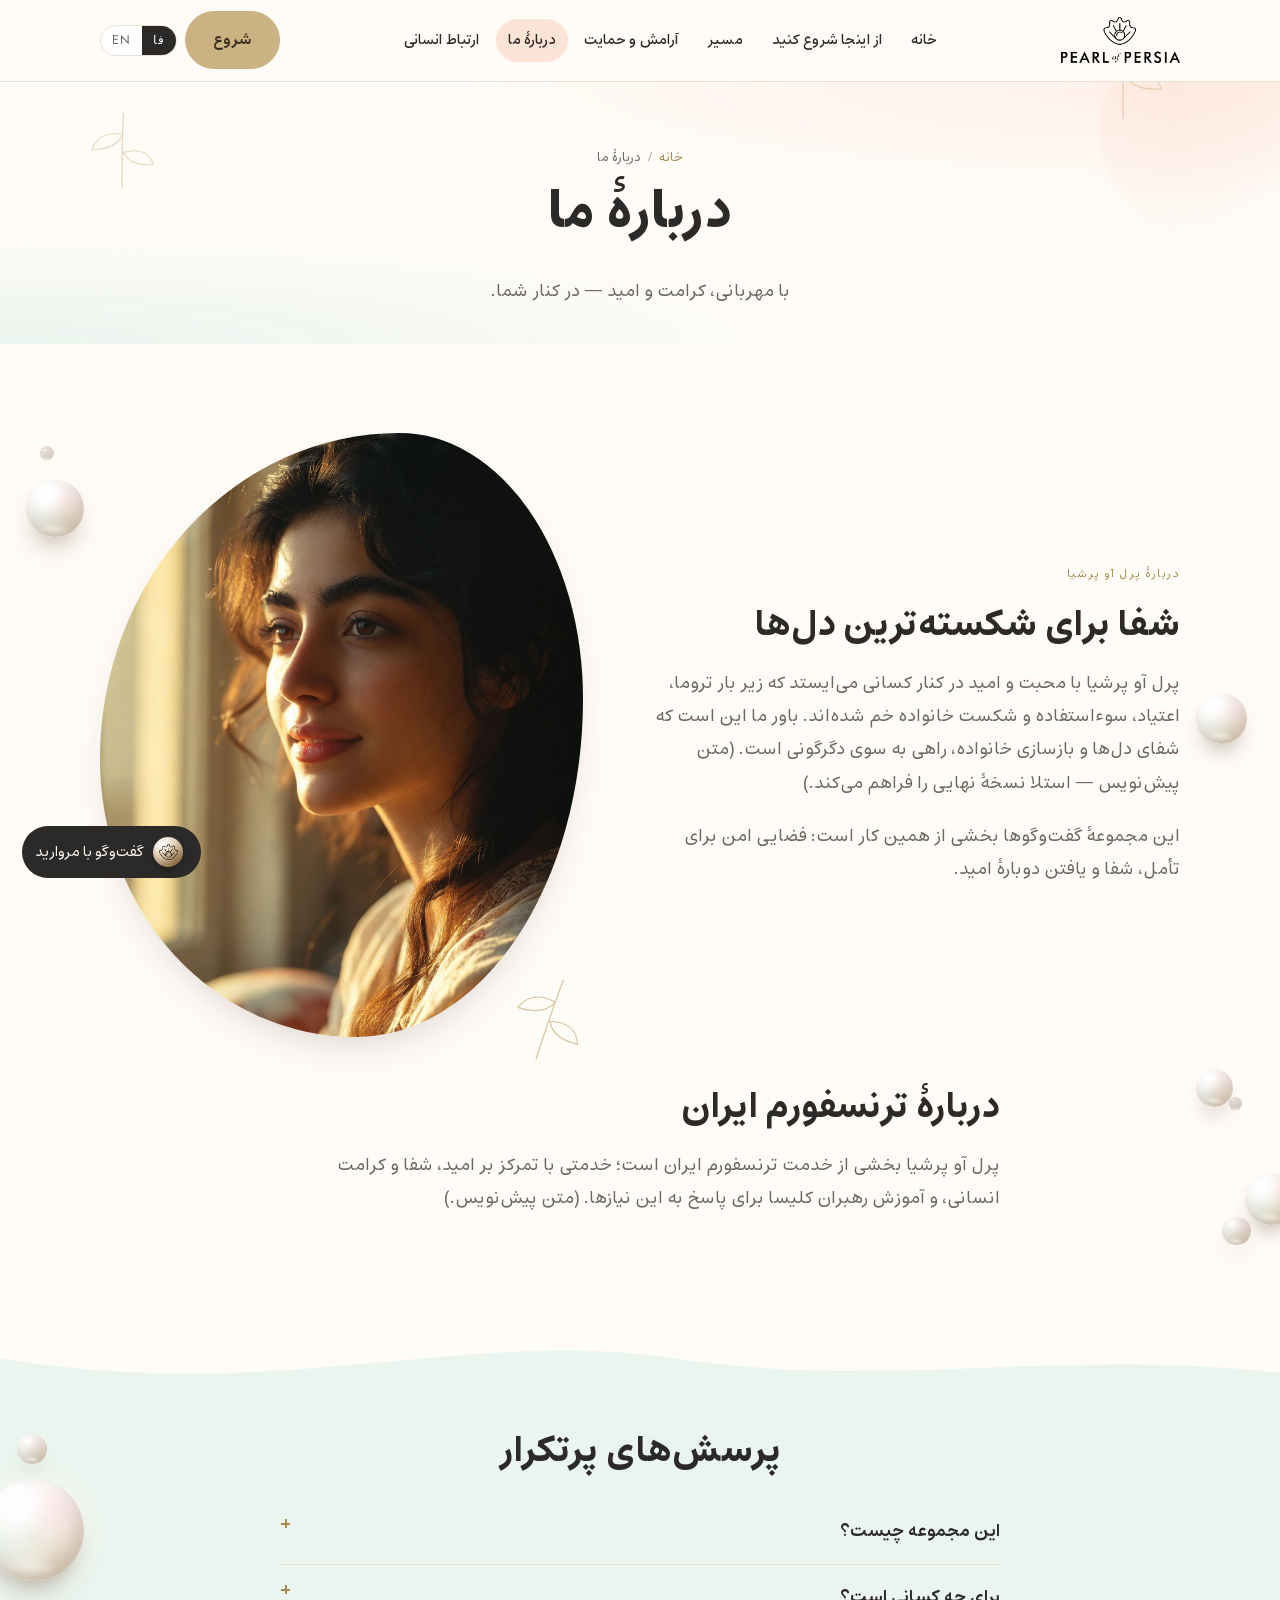
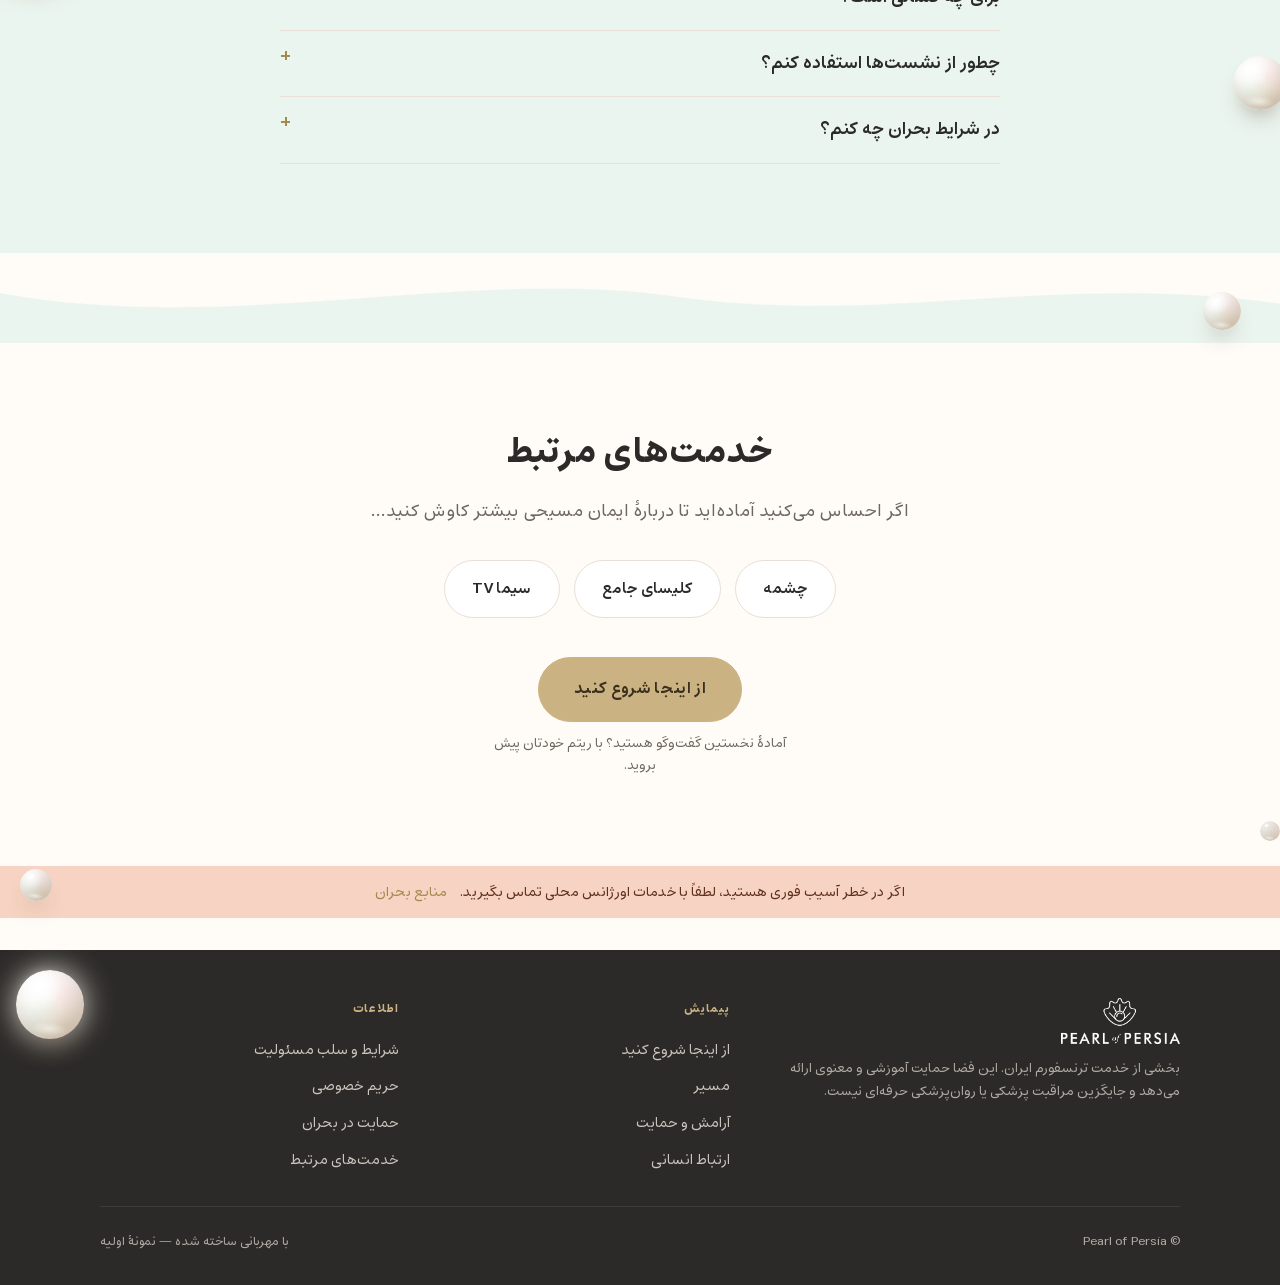
==== commit 34839ec6: "Add ticket delete (endpoint + admin button); v37 Co-Authored-By: Claude Opus 4.8 <noreply@anthropic." ====
--- a/about.html
+++ b/about.html
@@ -7,7 +7,7 @@
 <link rel="preconnect" href="https://fonts.googleapis.com">
 <link rel="preconnect" href="https://fonts.gstatic.com" crossorigin>
 <link href="https://fonts.googleapis.com/css2?family=Bodoni+Moda:ital,opt,wght@0,6..96,400;0,6..96,500;1,6..96,500&family=Jost:wght@300;400;500;600&display=swap" rel="stylesheet">
-<link rel="stylesheet" href="assets/css/style.css?v=36">
+<link rel="stylesheet" href="assets/css/style.css?v=37">
 </head>
 <body class="lang-fa" dir="rtl">
 <div id="site-header"></div>
@@ -92,7 +92,7 @@
 
 <div id="site-footer"></div>
 <div id="site-kairos"></div>
-<script src="assets/js/content.js?v=36"></script>
-<script src="assets/js/app.js?v=36"></script>
+<script src="assets/js/content.js?v=37"></script>
+<script src="assets/js/app.js?v=37"></script>
 </body>
 </html>
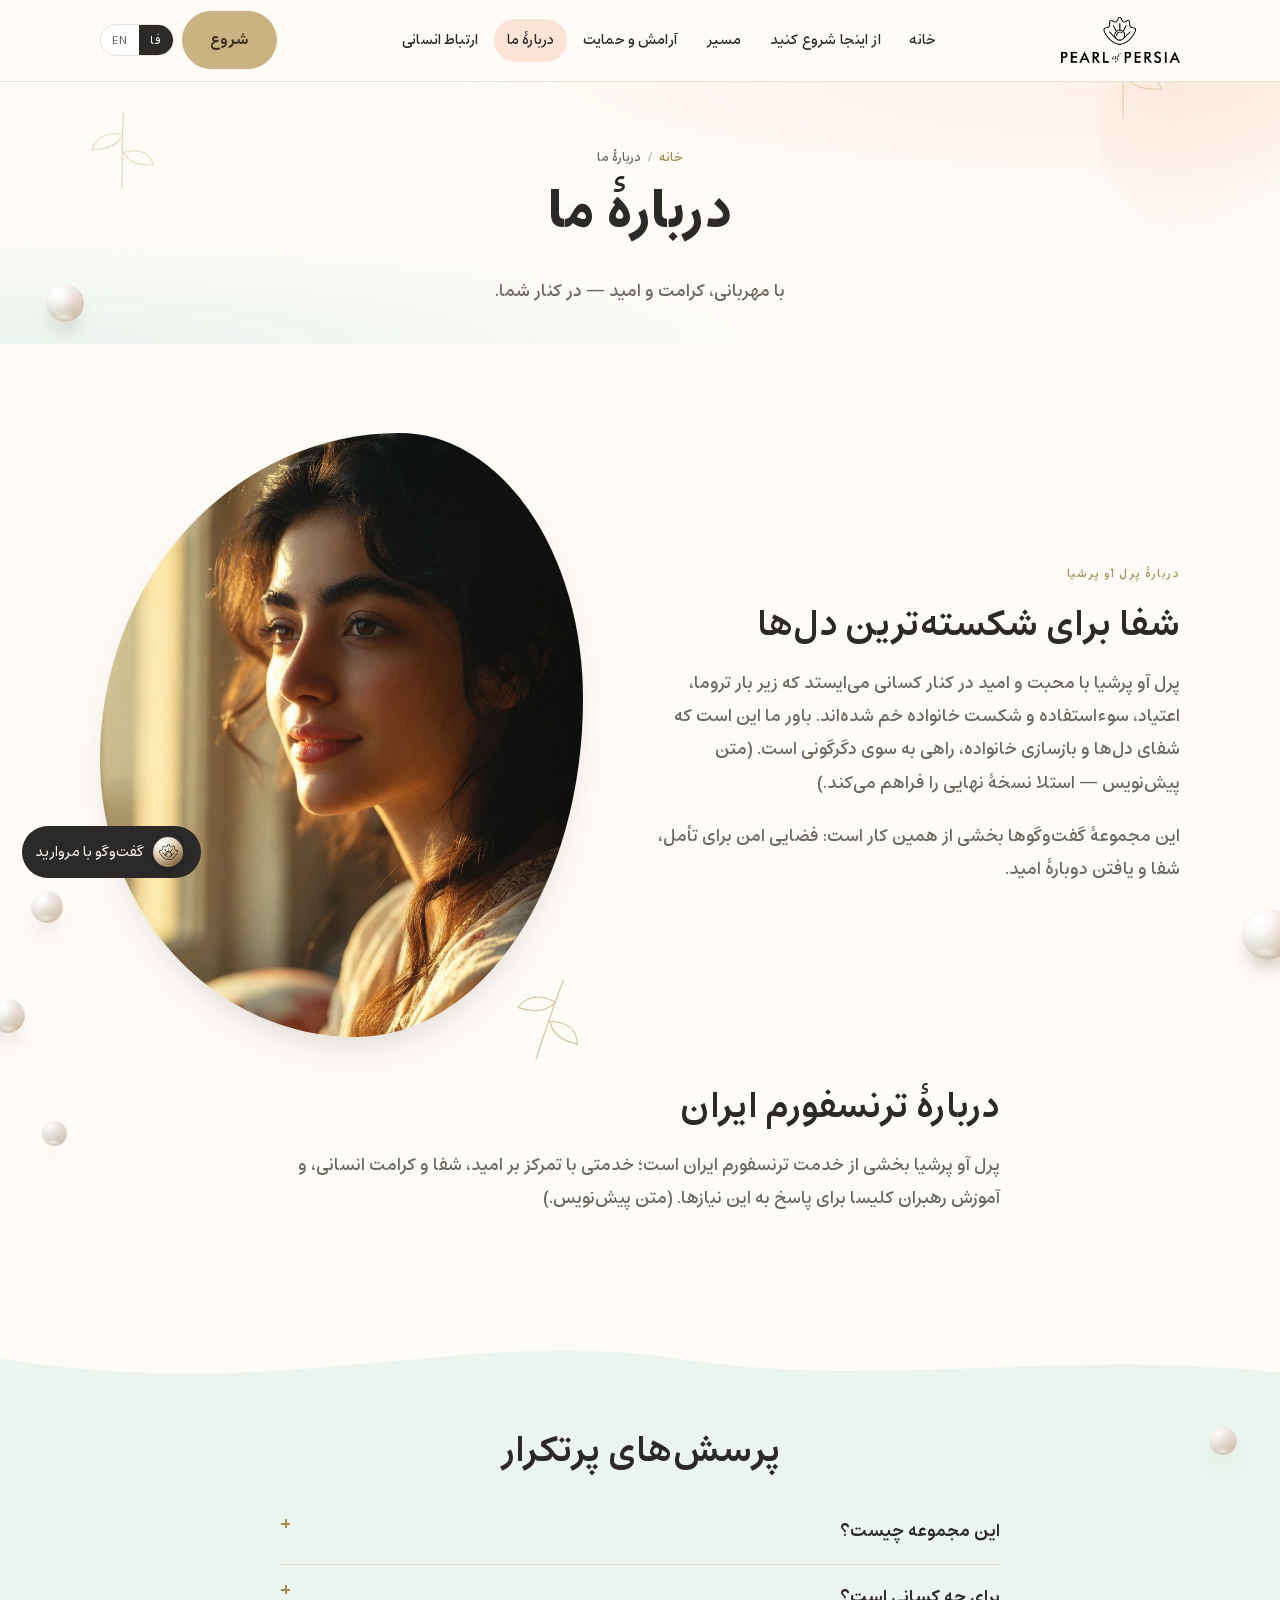
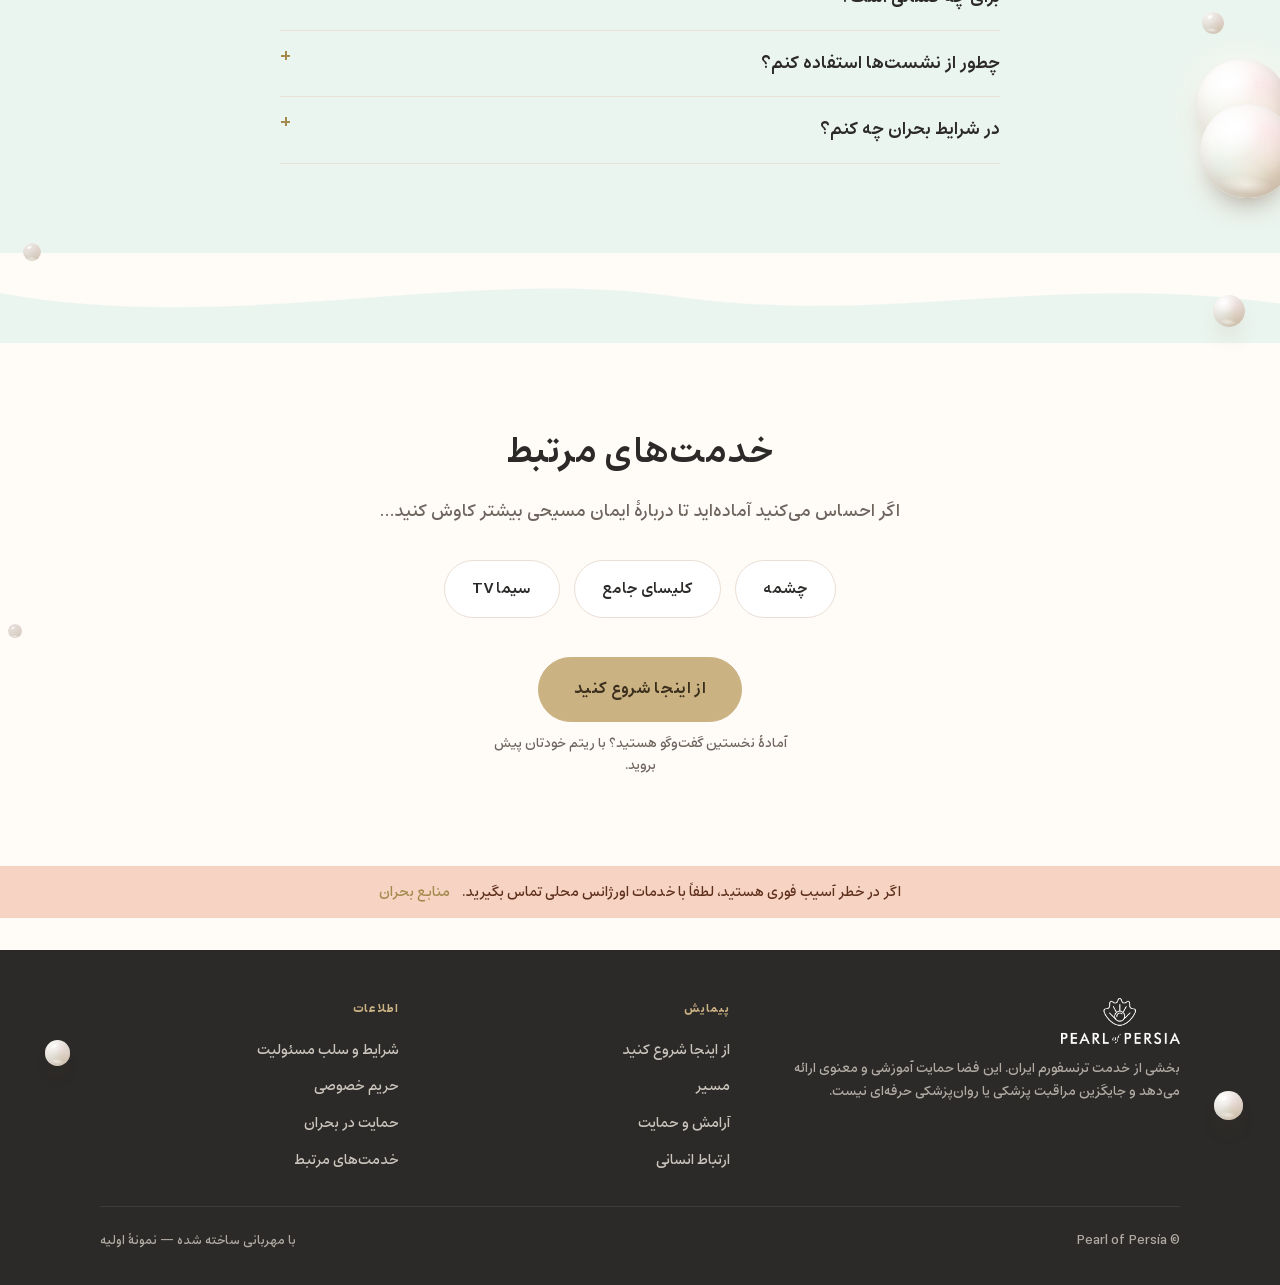
==== commit 96dacaae: "Stella's website updates (14 Jul email): final 26 titles + 6 journey groups, Option 1 typography (Pe" ====
--- a/about.html
+++ b/about.html
@@ -7,7 +7,7 @@
 <link rel="preconnect" href="https://fonts.googleapis.com">
 <link rel="preconnect" href="https://fonts.gstatic.com" crossorigin>
 <link href="https://fonts.googleapis.com/css2?family=Bodoni+Moda:ital,opt,wght@0,6..96,400;0,6..96,500;1,6..96,500&family=Jost:wght@300;400;500;600&display=swap" rel="stylesheet">
-<link rel="stylesheet" href="assets/css/style.css?v=37">
+<link rel="stylesheet" href="assets/css/style.css?v=38">
 </head>
 <body class="lang-fa" dir="rtl">
 <div id="site-header"></div>
@@ -92,7 +92,8 @@
 
 <div id="site-footer"></div>
 <div id="site-kairos"></div>
-<script src="assets/js/content.js?v=37"></script>
-<script src="assets/js/app.js?v=37"></script>
+<script src="assets/js/content.js?v=38"></script>
+<script src="assets/js/episodes.js?v=38"></script>
+<script src="assets/js/app.js?v=38"></script>
 </body>
 </html>
--- a/assets/css/style.css
+++ b/assets/css/style.css
@@ -4,7 +4,16 @@
    Brand: blush + gold + sage, elegant + calm, RTL-first
    ========================================================= */
 
-/* Estedad — primary Farsi typeface (bundled) */
+/* Peyda — FINAL brand typeface per Stella (needs FontIran web license).
+   Once the licensed files are purchased, drop them into assets/fonts/ with
+   these names and uncomment — the whole site switches automatically:
+@font-face{ font-family:'Peyda'; src:url('../fonts/PeydaWeb-Regular.woff2')  format('woff2'); font-weight:400; font-style:normal; font-display:swap; }
+@font-face{ font-family:'Peyda'; src:url('../fonts/PeydaWeb-Medium.woff2')   format('woff2'); font-weight:500; font-style:normal; font-display:swap; }
+@font-face{ font-family:'Peyda'; src:url('../fonts/PeydaWeb-SemiBold.woff2') format('woff2'); font-weight:600; font-style:normal; font-display:swap; }
+@font-face{ font-family:'Peyda'; src:url('../fonts/PeydaWeb-Bold.woff2')     format('woff2'); font-weight:700; font-style:normal; font-display:swap; }
+*/
+
+/* Estedad — interim stand-in with the same weight hierarchy (bundled, open license) */
 @font-face{ font-family:'Estedad'; src:url('../fonts/Estedad-Thin.ttf') format('truetype');       font-weight:100; font-style:normal; font-display:swap; }
 @font-face{ font-family:'Estedad'; src:url('../fonts/Estedad-ExtraLight.ttf') format('truetype'); font-weight:200; font-style:normal; font-display:swap; }
 @font-face{ font-family:'Estedad'; src:url('../fonts/Estedad-Light.ttf') format('truetype');      font-weight:300; font-style:normal; font-display:swap; }
@@ -30,10 +39,15 @@
   --cream:        #FFFBF7;
   --white:        #ffffff;
 
-  /* Fonts */
-  --serif-en: 'Bodoni Moda', Georgia, serif;
-  --sans-en:  'Jost', 'Helvetica Neue', Arial, sans-serif;
-  --fa:       'Estedad', 'Jost', sans-serif;
+  /* Fonts — Stella's final direction (14 Jul 2026), "Option 1": ONE family
+     sitewide, hierarchy by weight (body Medium / headings SemiBold / titles Bold).
+     Peyda is the chosen face but needs a FontIran web license; until the licensed
+     files land in assets/fonts/, Estedad (bundled, open-license) stands in.
+     All three legacy vars alias the same stack so every existing rule follows. */
+  --brand:    'Peyda', 'Estedad', 'Jost', sans-serif;
+  --serif-en: var(--brand);
+  --sans-en:  var(--brand);
+  --fa:       var(--brand);
 
   /* Rhythm */
   --maxw: 1080px;
@@ -60,22 +74,25 @@
 }
 
 /* Language-driven typography ------------------------------ */
-body.lang-fa{ font-family:var(--fa); }
-/* Style guide hierarchy: Bauer Bodoni is the BASE face, Futura is for headings.
-   Web substitutes: Bodoni Moda (base) + Jost (headings). Farsi uses Estedad throughout. */
-body.lang-en{ font-family:var(--serif-en); }
+/* Stella's Option 1 (final, 14 Jul 2026): one family for BOTH languages,
+   hierarchy expressed purely by weight — body Medium (500), headings
+   SemiBold (600), main titles Bold (700). Supersedes the earlier
+   Bodoni-base / Futura-headings split from the print style guide. */
+body.lang-fa, body.lang-en{ font-family:var(--brand); font-weight:500; }
 body.lang-fa h1, body.lang-fa h2, body.lang-fa h3,
-body.lang-fa .display{ font-family:var(--fa); font-weight:700; }
+body.lang-fa .display{ font-family:var(--brand); font-weight:600; }
 body.lang-en h1, body.lang-en h2, body.lang-en h3,
-body.lang-en .display{ font-family:var(--sans-en); font-weight:500; letter-spacing:.05em; }
+body.lang-en .display{ font-family:var(--brand); font-weight:600; letter-spacing:.03em; }
+body.lang-fa h1, body.lang-fa .display,
+body.lang-en h1, body.lang-en .display{ font-weight:700; }
 /* Functional UI stays in the sans for screen legibility */
 body.lang-en .btn, body.lang-en .nav a, body.lang-en .field input, body.lang-en .field textarea,
 body.lang-en .field label, body.lang-en .pill, body.lang-en .sess-chip, body.lang-en .lang-toggle button,
 body.lang-en .kairos-panel, body.lang-en .kairos-fab, body.lang-en .ph-slot-label, body.lang-en .breadcrumb,
 body.lang-en .tiny, body.lang-en .ph-cap, body.lang-en .session-meta{ font-family:var(--sans-en); }
 
-h1,h2,h3{ line-height:1.25; margin:0 0 .5em; color:var(--ink); letter-spacing:.01em; }
-h1,.display{ font-size:clamp(2rem, 4.5vw, 3.4rem); font-weight:500; }
+h1,h2,h3{ line-height:1.25; margin:0 0 .5em; color:var(--ink); letter-spacing:.01em; font-weight:600; }
+h1,.display{ font-size:clamp(2rem, 4.5vw, 3.4rem); font-weight:700; }
 h2{ font-size:clamp(1.5rem, 3vw, 2.3rem); }
 h3{ font-size:clamp(1.15rem, 2vw, 1.4rem); }
 p{ margin:0 0 1.1em; }
@@ -654,3 +671,32 @@
 }
 .resume-bar .label{ font-size:.85rem; color:var(--ink-soft); }
 .resume-bar strong{ display:block; font-size:1.05rem; }
+
+/* Episode subtitle (Stella's title + subtitle structure) */
+.ep-sub{ margin:0 0 .4rem; color:var(--ink-soft); font-size:1.08rem; font-weight:500; }
+
+/* Step 3 accordions — reflection sections expand IN PLACE so the page
+   doesn't jump and Step 4 stays visible (Stella, 14 Jul 2026) */
+.ep-acc{ border-radius:var(--radius); margin:.9rem 0 0; overflow:hidden; }
+.ep-acc.acc-questions{ background:var(--sage-2); border:1px solid var(--sage); }
+.ep-acc.acc-spiritual{ background:var(--blush); border:1px solid var(--blush-2); }
+.ep-acc > summary{ cursor:pointer; list-style:none; padding:1.1rem 1.4rem; font-weight:600;
+  display:flex; align-items:center; gap:.7rem; }
+.ep-acc > summary::-webkit-details-marker{ display:none; }
+.ep-acc.acc-questions > summary{ color:#2f4a3d; }
+.ep-acc.acc-spiritual > summary{ color:var(--gold-deep); }
+.ep-acc > summary .acc-chevron{ margin-inline-start:auto; transition:transform .25s ease; flex:none; }
+.ep-acc[open] > summary .acc-chevron{ transform:rotate(180deg); }
+.ep-acc .acc-body{ padding:0 1.4rem 1.3rem; }
+.ep-acc .acc-body ol{ padding-inline-start:1.3rem; margin:.4rem 0 0; }
+.ep-acc .acc-body ol li{ margin:.9rem 0; }
+.ep-acc.acc-spiritual blockquote{ margin:.9rem 0; padding:.7rem 1.1rem; border-inline-start:3px solid var(--gold);
+  background:rgba(255,255,255,.65); border-radius:10px; font-style:italic; }
+
+/* "Need More Support?" — closing support block after Next Video */
+.more-support{ margin-top:2.6rem; padding:1.6rem 1.8rem; background:var(--white);
+  border:1px solid var(--line); border-radius:var(--radius-lg); box-shadow:var(--shadow-card); }
+.more-support h3{ color:var(--gold-deep); }
+.more-support .verse{ margin:1.2rem 0 0; padding:.8rem 1.2rem; border-inline-start:3px solid var(--gold);
+  background:var(--cream); border-radius:10px; font-style:italic; }
+.more-support .verse-ref{ display:block; margin-top:.4rem; font-style:normal; font-weight:600; font-size:.85rem; color:var(--ink-soft); }
